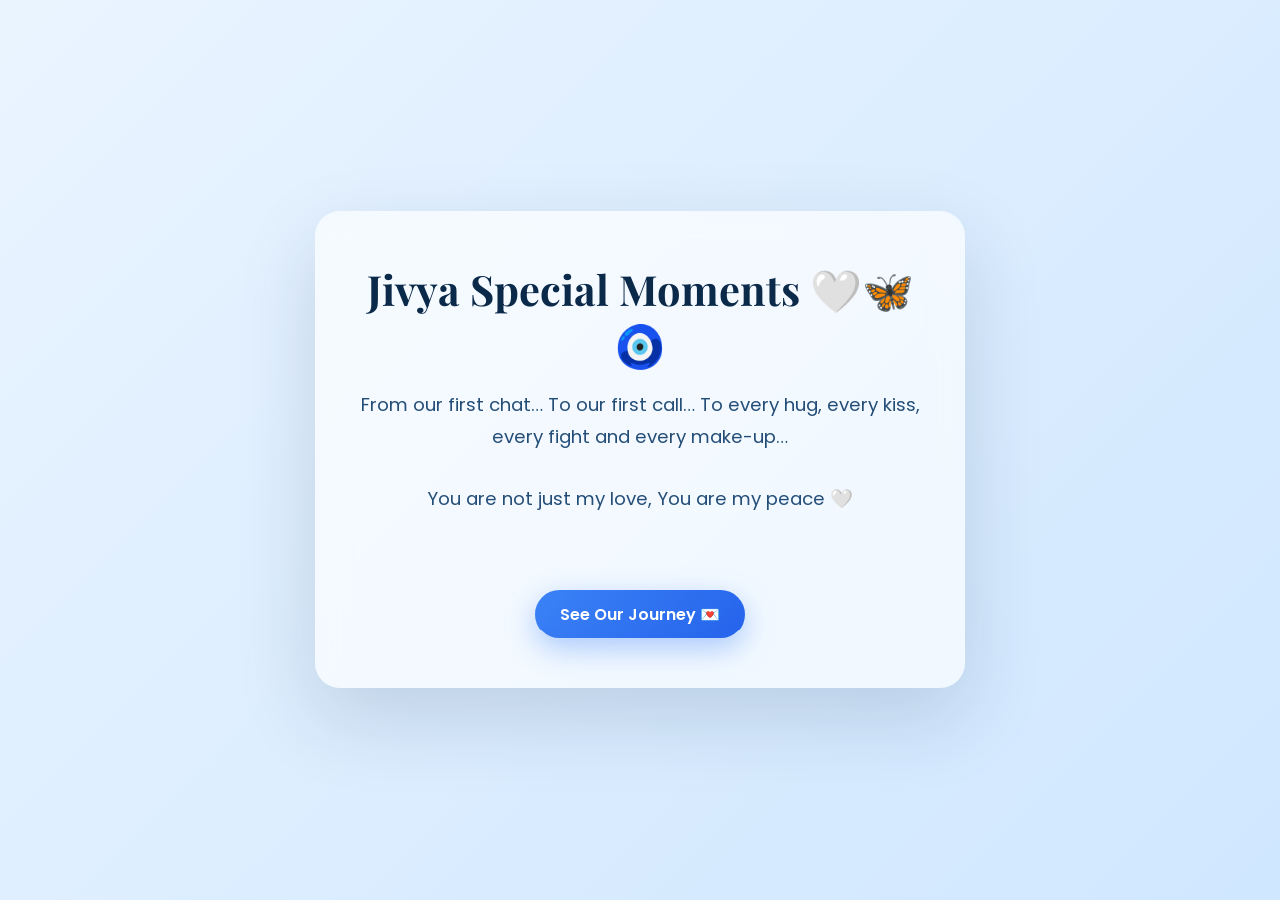
==== index.html @ 624419cf "Valentine website" ====
<!DOCTYPE html>
<html lang="en">
<head>
  <meta charset="UTF-8" />
  <meta name="viewport" content="width=device-width, initial-scale=1.0" />
  <title>Jivya Special Moments 🤍</title>
  <link rel="stylesheet" href="style.css" />
</head>
  <!-- Floating Hearts Script -->
  <script>
    function createHeart() {
      const heart = document.createElement("div");
      heart.classList.add("heart");
      heart.innerHTML = "🤍";
      heart.style.left = Math.random() * 100 + "vw";
      heart.style.fontSize = Math.random() * 20 + 15 + "px";
      heart.style.animationDuration = Math.random() * 3 + 5 + "s";
      document.body.appendChild(heart);

      setTimeout(() => {
        heart.remove();
      }, 8000);
    }

    setInterval(createHeart, 500);
  </script>
<body>

  <div class="container">
    <h1>Jivya Special Moments 🤍🦋🧿</h1>

    <p class="message">
      From our first chat…  
      To our first call…  
      To every hug, every kiss, every fight and every make-up…  
      <br><br>
      You are not just my love,  
      You are my peace 🤍
    </p>

    <a href="moments.html" class="btn">See Our Journey 💌</a>
  </div>




</body>
</html>
---- style.css ----
@import url('https://fonts.googleapis.com/css2?family=Playfair+Display:wght@500&family=Poppins:wght@300;400;600&display=swap');

* {
  margin: 0;
  padding: 0;
  box-sizing: border-box;
}

/* BODY – CENTER EVERYTHING */

body {
  font-family: 'Poppins', sans-serif;
  min-height: 100vh;
  background: linear-gradient(135deg, #eaf4ff, #cfe7ff, #ffffff);
  background-size: 200% 200%;
  animation: gradientBG 10s ease infinite;
  color: #0b2a4a;

  display: flex;
  justify-content: center;
  align-items: center;
  text-align: center;

  overflow: hidden;
}

@keyframes gradientBG {
  0% { background-position: 0% 50%; }
  50% { background-position: 100% 50%; }
  100% { background-position: 0% 50%; }
}

/* MAIN CARD */

.container {
  max-width: 650px;
  padding: 50px 35px;
  border-radius: 25px;

  background: rgba(255, 255, 255, 0.65);
  -webkit-backdrop-filter: blur(15px);
  backdrop-filter: blur(15px);

  box-shadow: 0 30px 80px rgba(11, 42, 74, 0.15);

  animation: fadeIn 1.4s ease forwards;
}

/* HEADING */

h1 {
  font-family: 'Playfair Display', serif;
  font-size: 2.6rem;
  margin-bottom: 18px;
  color: #0b2a4a;
  animation: slideDown 1s ease forwards;
}

/* TEXT */

.message {
  font-size: 1.15rem;
  line-height: 1.7;
  color: #244e78;
  margin-bottom: 35px;
}

/* BUTTON */

.btn {
  display: inline-block;
  padding: 14px 32px;
  border-radius: 35px;

  background: linear-gradient(135deg, #3b82f6, #2563eb);
  color: #fff;
  font-weight: 600;
  text-decoration: none;

  box-shadow: 0 10px 30px rgba(59, 130, 246, 0.4);
  transition: all 0.3s ease;
}

.btn:hover {
  transform: translateY(-3px) scale(1.05);
  box-shadow: 0 15px 40px rgba(37, 99, 235, 0.5);
}

/* ANIMATIONS */

@keyframes fadeIn {
  from { opacity: 0; transform: scale(0.95); }
  to { opacity: 1; transform: scale(1); }
}

@keyframes slideDown {
  from { transform: translateY(-30px); opacity: 0; }
  to { transform: translateY(0); opacity: 1; }
}

/* FLOATING HEARTS (BLUE & WHITE) */

.heart {
  position: fixed;
  bottom: -10px;
  font-size: 18px;
  opacity: 0.7;
  animation: floatUp 8s linear infinite;
  pointer-events: none;
}

@keyframes floatUp {
  0% {
    transform: translateY(0) scale(1);
    opacity: 0.8;
  }
  100% {
    transform: translateY(-100vh) scale(1.4);
    opacity: 0;
  }
}
body {
  display: flex;
  justify-content: center;
  align-items: center;
}

body.gallery-page {
  display: block;
  align-items: unset;
  justify-content: unset;
  overflow-y: auto;
}

/* Make gallery container behave normally */
body.gallery-page .container {
  margin: 60px auto;
}
/* ===== GALLERY PAGE ===== */

body.gallery-page {
  background: linear-gradient(to bottom, #e6f2ff, #ffffff);
  display: block;
  margin: 0;
  font-family: 'Segoe UI', sans-serif;
}

/* Center container */
.gallery-page .container {
  max-width: 1100px;
  margin: 60px auto;
  text-align: center;
}

/* Heading */
.gallery-page h1 {
  color: #0d3b66;
  margin-bottom: 40px;
}

/* GRID LAYOUT */
.gallery {
  display: grid;
  grid-template-columns: repeat(auto-fit, minmax(250px, 1fr));
  gap: 20px;
}

/* Images */
.gallery img,
.gallery video {
  width: 100%;
  border-radius: 15px;
  box-shadow: 0 8px 20px rgba(0, 0, 0, 0.15);
  transition: transform 0.3s ease;
}

/* Hover effect */
.gallery img:hover,
.gallery video:hover {
  transform: scale(1.05);
}

/* Button */
.btn {
  display: inline-block;
  margin-top: 40px;
  padding: 12px 25px;
  background-color: #0d3b66;
  color: white;
  text-decoration: none;
  border-radius: 30px;
  transition: 0.3s;
}

.btn:hover {
  background-color: #145da0;
}
/* ===== JOURNEY PAGE ===== */

body.journey-page {
  margin: 0;
  font-family: 'Segoe UI', sans-serif;
  background: linear-gradient(to bottom right, #e6f2ff, #ffffff);
  overflow-x: hidden;
}

.journey-page .container {
  max-width: 800px;
  margin: 80px auto;
  text-align: center;
}

.journey-page h1 {
  color: #0d3b66;
  margin-bottom: 50px;
}

/* Timeline layout */
.timeline {
  position: relative;
  padding-left: 20px;
}

/* Vertical line */
.timeline::before {
  content: "";
  position: absolute;
  left: 50%;
  width: 3px;
  height: 100%;
  background: #0d3b66;
  transform: translateX(-50%);
}

/* Timeline item */
.timeline-item {
  position: relative;
  width: 50%;
  padding: 20px 30px;
  box-sizing: border-box;
}

/* Alternate left right */
.timeline-item:nth-child(odd) {
  left: 0;
  text-align: right;
}

.timeline-item:nth-child(even) {
  left: 50%;
  text-align: left;
}

/* Card style */
.timeline-item .content {
  background: rgba(255, 255, 255, 0.9);
  padding: 15px 20px;
  border-radius: 15px;
  box-shadow: 0 8px 25px rgba(0,0,0,0.1);
}

.timeline-item .date {
  font-weight: bold;
  color: #0d3b66;
  margin-bottom: 8px;
}

/* Heart animation */
.heart {
  position: fixed;
  top: -10px;
  animation: fall linear forwards;
}

@keyframes fall {
  to {
    transform: translateY(100vh);
    opacity: 0;
  }
}
/* ===== SCROLL FIX FOR JOURNEY PAGE ===== */

body.journey-page {
  min-height: 100vh;
  overflow-y: auto;   /* ENABLE SCROLL */
}

/* Give spacing so scroll feels natural */
.journey-page .container {
  padding-bottom: 80px;
}

/* Timeline spacing */
.timeline {
  margin-bottom: 60px;
}

/* Smooth scrolling */
html {
  scroll-behavior: smooth;
}
body.journey-page {
  min-height: 100vh;
  overflow-y: auto;
  margin: 0;
}
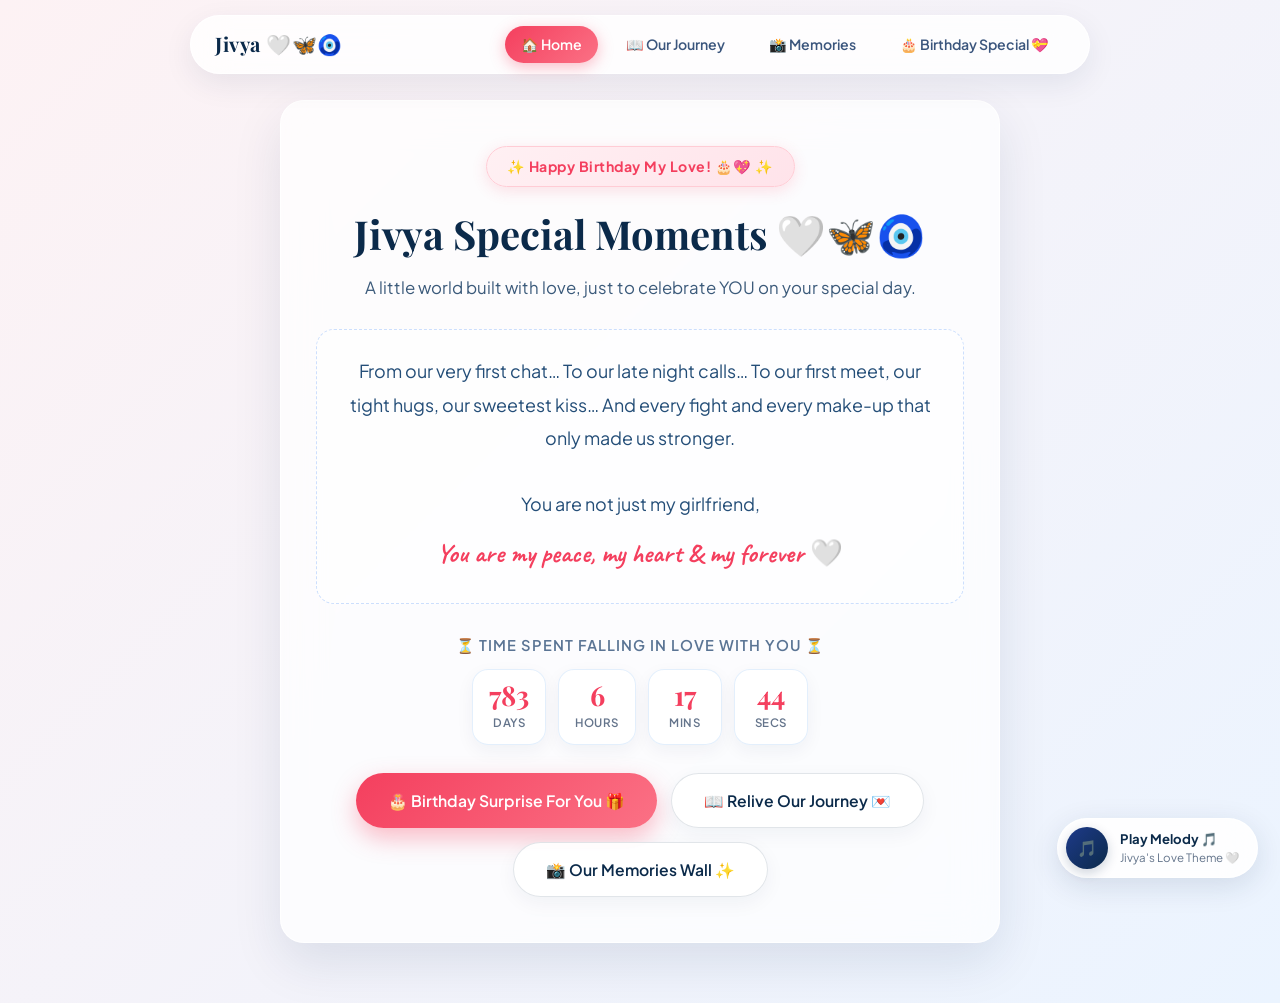
==== commit 67dd39f3: "#jiwya Lovestory" ====
--- a/index.html
+++ b/index.html
@@ -1,48 +1,51 @@
-<!DOCTYPE html>
-<html lang="en">
-<head>
-  <meta charset="UTF-8" />
-  <meta name="viewport" content="width=device-width, initial-scale=1.0" />
-  <title>Jivya Special Moments 🤍</title>
-  <link rel="stylesheet" href="style.css" />
-</head>
-  <!-- Floating Hearts Script -->
-  <script>
-    function createHeart() {
-      const heart = document.createElement("div");
-      heart.classList.add("heart");
-      heart.innerHTML = "🤍";
-      heart.style.left = Math.random() * 100 + "vw";
-      heart.style.fontSize = Math.random() * 20 + 15 + "px";
-      heart.style.animationDuration = Math.random() * 3 + 5 + "s";
-      document.body.appendChild(heart);
-
-      setTimeout(() => {
-        heart.remove();
-      }, 8000);
-    }
-
-    setInterval(createHeart, 500);
-  </script>
-<body>
-
-  <div class="container">
-    <h1>Jivya Special Moments 🤍🦋🧿</h1>
-
-    <p class="message">
-      From our first chat…  
-      To our first call…  
-      To every hug, every kiss, every fight and every make-up…  
-      <br><br>
-      You are not just my love,  
-      You are my peace 🤍
-    </p>
-
-    <a href="moments.html" class="btn">See Our Journey 💌</a>
-  </div>
-
-
-
-
-</body>
-</html>
+<!DOCTYPE html>
+<html lang="en">
+<head>
+  <meta charset="UTF-8" />
+  <meta name="viewport" content="width=device-width, initial-scale=1.0" />
+  <title>Happy Birthday My Love 🎂 Jivya 🤍🦋🧿</title>
+  <link rel="stylesheet" href="style.css" />
+</head>
+<body>
+
+  <div class="main-wrapper">
+    <div class="container">
+      
+      <div class="special-badge">
+        ✨ Happy Birthday My Love! 🎂💖 ✨
+      </div>
+
+      <h1>Jivya Special Moments 🤍🦋🧿</h1>
+      <p class="subtitle">A little world built with love, just to celebrate YOU on your special day.</p>
+
+      <div class="message">
+        From our very first chat…  
+        To our late night calls…  
+        To our first meet, our tight hugs, our sweetest kiss…  
+        And every fight and every make-up that only made us stronger.
+        <br><br>
+        You are not just my girlfriend,  
+        <span class="message-highlight">You are my peace, my heart & my forever 🤍</span>
+      </div>
+
+      <!-- Live Togetherness Counter -->
+      <div class="counter-section">
+        <div class="counter-title">⏳ Time Spent Falling In Love With You ⏳</div>
+        <div class="love-counter-grid" id="love-counter">
+          <!-- Populated dynamically by main.js -->
+        </div>
+      </div>
+
+      <!-- Action Buttons -->
+      <div class="btn-group">
+        <a href="surprise.html" class="btn btn-primary">🎂 Birthday Surprise For You 🎁</a>
+        <a href="moments.html" class="btn btn-secondary">📖 Relive Our Journey 💌</a>
+        <a href="gallery.html" class="btn btn-secondary">📸 Our Memories Wall ✨</a>
+      </div>
+
+    </div>
+  </div>
+
+  <script src="main.js"></script>
+</body>
+</html>
--- a/style.css
+++ b/style.css
@@ -1,306 +1,1080 @@
-@import url('https://fonts.googleapis.com/css2?family=Playfair+Display:wght@500&family=Poppins:wght@300;400;600&display=swap');
-
-* {
-  margin: 0;
-  padding: 0;
-  box-sizing: border-box;
-}
-
-/* BODY – CENTER EVERYTHING */
-
-body {
-  font-family: 'Poppins', sans-serif;
-  min-height: 100vh;
-  background: linear-gradient(135deg, #eaf4ff, #cfe7ff, #ffffff);
-  background-size: 200% 200%;
-  animation: gradientBG 10s ease infinite;
-  color: #0b2a4a;
-
-  display: flex;
-  justify-content: center;
-  align-items: center;
-  text-align: center;
-
-  overflow: hidden;
-}
-
-@keyframes gradientBG {
-  0% { background-position: 0% 50%; }
-  50% { background-position: 100% 50%; }
-  100% { background-position: 0% 50%; }
-}
-
-/* MAIN CARD */
-
-.container {
-  max-width: 650px;
-  padding: 50px 35px;
-  border-radius: 25px;
-
-  background: rgba(255, 255, 255, 0.65);
-  -webkit-backdrop-filter: blur(15px);
-  backdrop-filter: blur(15px);
-
-  box-shadow: 0 30px 80px rgba(11, 42, 74, 0.15);
-
-  animation: fadeIn 1.4s ease forwards;
-}
-
-/* HEADING */
-
-h1 {
-  font-family: 'Playfair Display', serif;
-  font-size: 2.6rem;
-  margin-bottom: 18px;
-  color: #0b2a4a;
-  animation: slideDown 1s ease forwards;
-}
-
-/* TEXT */
-
-.message {
-  font-size: 1.15rem;
-  line-height: 1.7;
-  color: #244e78;
-  margin-bottom: 35px;
-}
-
-/* BUTTON */
-
-.btn {
-  display: inline-block;
-  padding: 14px 32px;
-  border-radius: 35px;
-
-  background: linear-gradient(135deg, #3b82f6, #2563eb);
-  color: #fff;
-  font-weight: 600;
-  text-decoration: none;
-
-  box-shadow: 0 10px 30px rgba(59, 130, 246, 0.4);
-  transition: all 0.3s ease;
-}
-
-.btn:hover {
-  transform: translateY(-3px) scale(1.05);
-  box-shadow: 0 15px 40px rgba(37, 99, 235, 0.5);
-}
-
-/* ANIMATIONS */
-
-@keyframes fadeIn {
-  from { opacity: 0; transform: scale(0.95); }
-  to { opacity: 1; transform: scale(1); }
-}
-
-@keyframes slideDown {
-  from { transform: translateY(-30px); opacity: 0; }
-  to { transform: translateY(0); opacity: 1; }
-}
-
-/* FLOATING HEARTS (BLUE & WHITE) */
-
-.heart {
-  position: fixed;
-  bottom: -10px;
-  font-size: 18px;
-  opacity: 0.7;
-  animation: floatUp 8s linear infinite;
-  pointer-events: none;
-}
-
-@keyframes floatUp {
-  0% {
-    transform: translateY(0) scale(1);
-    opacity: 0.8;
-  }
-  100% {
-    transform: translateY(-100vh) scale(1.4);
-    opacity: 0;
-  }
-}
-body {
-  display: flex;
-  justify-content: center;
-  align-items: center;
-}
-
-body.gallery-page {
-  display: block;
-  align-items: unset;
-  justify-content: unset;
-  overflow-y: auto;
-}
-
-/* Make gallery container behave normally */
-body.gallery-page .container {
-  margin: 60px auto;
-}
-/* ===== GALLERY PAGE ===== */
-
-body.gallery-page {
-  background: linear-gradient(to bottom, #e6f2ff, #ffffff);
-  display: block;
-  margin: 0;
-  font-family: 'Segoe UI', sans-serif;
-}
-
-/* Center container */
-.gallery-page .container {
-  max-width: 1100px;
-  margin: 60px auto;
-  text-align: center;
-}
-
-/* Heading */
-.gallery-page h1 {
-  color: #0d3b66;
-  margin-bottom: 40px;
-}
-
-/* GRID LAYOUT */
-.gallery {
-  display: grid;
-  grid-template-columns: repeat(auto-fit, minmax(250px, 1fr));
-  gap: 20px;
-}
-
-/* Images */
-.gallery img,
-.gallery video {
-  width: 100%;
-  border-radius: 15px;
-  box-shadow: 0 8px 20px rgba(0, 0, 0, 0.15);
-  transition: transform 0.3s ease;
-}
-
-/* Hover effect */
-.gallery img:hover,
-.gallery video:hover {
-  transform: scale(1.05);
-}
-
-/* Button */
-.btn {
-  display: inline-block;
-  margin-top: 40px;
-  padding: 12px 25px;
-  background-color: #0d3b66;
-  color: white;
-  text-decoration: none;
-  border-radius: 30px;
-  transition: 0.3s;
-}
-
-.btn:hover {
-  background-color: #145da0;
-}
-/* ===== JOURNEY PAGE ===== */
-
-body.journey-page {
-  margin: 0;
-  font-family: 'Segoe UI', sans-serif;
-  background: linear-gradient(to bottom right, #e6f2ff, #ffffff);
-  overflow-x: hidden;
-}
-
-.journey-page .container {
-  max-width: 800px;
-  margin: 80px auto;
-  text-align: center;
-}
-
-.journey-page h1 {
-  color: #0d3b66;
-  margin-bottom: 50px;
-}
-
-/* Timeline layout */
-.timeline {
-  position: relative;
-  padding-left: 20px;
-}
-
-/* Vertical line */
-.timeline::before {
-  content: "";
-  position: absolute;
-  left: 50%;
-  width: 3px;
-  height: 100%;
-  background: #0d3b66;
-  transform: translateX(-50%);
-}
-
-/* Timeline item */
-.timeline-item {
-  position: relative;
-  width: 50%;
-  padding: 20px 30px;
-  box-sizing: border-box;
-}
-
-/* Alternate left right */
-.timeline-item:nth-child(odd) {
-  left: 0;
-  text-align: right;
-}
-
-.timeline-item:nth-child(even) {
-  left: 50%;
-  text-align: left;
-}
-
-/* Card style */
-.timeline-item .content {
-  background: rgba(255, 255, 255, 0.9);
-  padding: 15px 20px;
-  border-radius: 15px;
-  box-shadow: 0 8px 25px rgba(0,0,0,0.1);
-}
-
-.timeline-item .date {
-  font-weight: bold;
-  color: #0d3b66;
-  margin-bottom: 8px;
-}
-
-/* Heart animation */
-.heart {
-  position: fixed;
-  top: -10px;
-  animation: fall linear forwards;
-}
-
-@keyframes fall {
-  to {
-    transform: translateY(100vh);
-    opacity: 0;
-  }
-}
-/* ===== SCROLL FIX FOR JOURNEY PAGE ===== */
-
-body.journey-page {
-  min-height: 100vh;
-  overflow-y: auto;   /* ENABLE SCROLL */
-}
-
-/* Give spacing so scroll feels natural */
-.journey-page .container {
-  padding-bottom: 80px;
-}
-
-/* Timeline spacing */
-.timeline {
-  margin-bottom: 60px;
-}
-
-/* Smooth scrolling */
-html {
-  scroll-behavior: smooth;
-}
-body.journey-page {
-  min-height: 100vh;
-  overflow-y: auto;
-  margin: 0;
-}
+@import url('https://fonts.googleapis.com/css2?family=Caveat:wght@500;700&family=Playfair+Display:ital,wght@0,500;0,700;1,400&family=Plus+Jakarta+Sans:wght@300;400;500;600;700&display=swap');
+
+:root {
+  --primary-navy: #0b2a4a;
+  --primary-blue: #1d4ed8;
+  --accent-pink: #ff5e84;
+  --accent-rose: #f43f5e;
+  --accent-gold: #f59e0b;
+  --bg-gradient: linear-gradient(135deg, #fdf2f4 0%, #ebf4ff 50%, #fcf0f7 100%);
+  --glass-bg: rgba(255, 255, 255, 0.72);
+  --glass-border: rgba(255, 255, 255, 0.85);
+  --glass-shadow: 0 20px 50px rgba(11, 42, 74, 0.1);
+  --card-radius: 24px;
+}
+
+* {
+  margin: 0;
+  padding: 0;
+  box-sizing: border-box;
+}
+
+html {
+  scroll-behavior: smooth;
+}
+
+body {
+  font-family: 'Plus Jakarta Sans', sans-serif;
+  min-height: 100vh;
+  background: var(--bg-gradient);
+  background-size: 200% 200%;
+  animation: gradientShift 14s ease infinite;
+  color: var(--primary-navy);
+  overflow-x: hidden;
+  position: relative;
+  line-height: 1.6;
+}
+
+@keyframes gradientShift {
+  0% { background-position: 0% 50%; }
+  50% { background-position: 100% 50%; }
+  100% { background-position: 0% 50%; }
+}
+
+/* ==========================================
+   NAVIGATION BAR
+   ========================================== */
+.romantic-nav {
+  position: fixed;
+  top: 15px;
+  left: 50%;
+  transform: translateX(-50%);
+  width: calc(100% - 40px);
+  max-width: 900px;
+  background: rgba(255, 255, 255, 0.82);
+  -webkit-backdrop-filter: blur(18px);
+  backdrop-filter: blur(18px);
+  border: 1px solid var(--glass-border);
+  border-radius: 50px;
+  box-shadow: 0 10px 30px rgba(11, 42, 74, 0.08);
+  z-index: 1000;
+  padding: 10px 24px;
+  transition: all 0.3s ease;
+}
+
+.nav-content {
+  display: flex;
+  align-items: center;
+  justify-content: space-between;
+}
+
+.nav-brand {
+  font-family: 'Playfair Display', serif;
+  font-size: 1.25rem;
+  font-weight: 700;
+  color: var(--primary-navy);
+  text-decoration: none;
+  display: flex;
+  align-items: center;
+  gap: 6px;
+  letter-spacing: 0.5px;
+}
+
+.nav-links {
+  display: flex;
+  align-items: center;
+  gap: 12px;
+}
+
+.nav-link {
+  font-size: 0.88rem;
+  font-weight: 600;
+  color: #3b567d;
+  text-decoration: none;
+  padding: 7px 16px;
+  border-radius: 30px;
+  transition: all 0.25s ease;
+}
+
+.nav-link:hover {
+  color: var(--accent-rose);
+  background: rgba(244, 63, 94, 0.08);
+  transform: translateY(-1px);
+}
+
+.nav-link.active {
+  background: linear-gradient(135deg, var(--accent-rose), #fb7185);
+  color: #ffffff;
+  box-shadow: 0 4px 15px rgba(244, 63, 94, 0.35);
+}
+
+/* ==========================================
+   PAGE LAYOUT & CONTAINERS
+   ========================================== */
+.main-wrapper {
+  min-height: 100vh;
+  display: flex;
+  flex-direction: column;
+  align-items: center;
+  justify-content: center;
+  padding: 100px 20px 60px;
+  position: relative;
+  z-index: 1;
+}
+
+.container {
+  width: 100%;
+  max-width: 720px;
+  margin: 0 auto;
+  background: var(--glass-bg);
+  -webkit-backdrop-filter: blur(20px);
+  backdrop-filter: blur(20px);
+  border: 1px solid var(--glass-border);
+  border-radius: var(--card-radius);
+  box-shadow: var(--glass-shadow);
+  padding: 45px 35px;
+  text-align: center;
+  position: relative;
+  animation: cardFadeUp 1s cubic-bezier(0.16, 1, 0.3, 1) forwards;
+}
+
+@keyframes cardFadeUp {
+  from {
+    opacity: 0;
+    transform: translateY(24px) scale(0.98);
+  }
+  to {
+    opacity: 1;
+    transform: translateY(0) scale(1);
+  }
+}
+
+/* Special Banner */
+.special-badge {
+  display: inline-flex;
+  align-items: center;
+  gap: 8px;
+  background: linear-gradient(135deg, #fff0f3, #ffe3ea);
+  border: 1px solid #ffccd5;
+  color: var(--accent-rose);
+  padding: 8px 20px;
+  border-radius: 50px;
+  font-size: 0.88rem;
+  font-weight: 700;
+  letter-spacing: 0.5px;
+  margin-bottom: 22px;
+  box-shadow: 0 4px 15px rgba(244, 63, 94, 0.15);
+  animation: pulseBadge 2.5s infinite;
+}
+
+@keyframes pulseBadge {
+  0%, 100% { transform: scale(1); }
+  50% { transform: scale(1.03); }
+}
+
+/* Headings */
+h1 {
+  font-family: 'Playfair Display', serif;
+  font-size: 2.5rem;
+  color: var(--primary-navy);
+  margin-bottom: 16px;
+  line-height: 1.25;
+}
+
+h2 {
+  font-family: 'Playfair Display', serif;
+  font-size: 1.85rem;
+  color: var(--primary-navy);
+  margin-bottom: 14px;
+}
+
+.subtitle {
+  font-size: 1.05rem;
+  color: #3b5a7a;
+  max-width: 580px;
+  margin: 0 auto 28px;
+}
+
+/* Love message text */
+.message {
+  font-size: 1.12rem;
+  line-height: 1.85;
+  color: #244e78;
+  margin-bottom: 30px;
+  background: rgba(255, 255, 255, 0.5);
+  padding: 24px;
+  border-radius: 18px;
+  border: 1px dashed rgba(59, 130, 246, 0.25);
+}
+
+.message-highlight {
+  font-family: 'Caveat', cursive;
+  font-size: 1.65rem;
+  color: var(--accent-rose);
+  display: block;
+  margin-top: 10px;
+  font-weight: 700;
+}
+
+/* ==========================================
+   DAYS OF LOVE COUNTER
+   ========================================== */
+.counter-section {
+  margin: 28px 0;
+}
+
+.counter-title {
+  font-size: 0.92rem;
+  font-weight: 600;
+  color: #5a7494;
+  text-transform: uppercase;
+  letter-spacing: 1px;
+  margin-bottom: 12px;
+}
+
+.love-counter-grid {
+  display: flex;
+  justify-content: center;
+  gap: 12px;
+}
+
+.counter-box {
+  background: rgba(255, 255, 255, 0.85);
+  border: 1px solid rgba(220, 235, 252, 0.8);
+  border-radius: 16px;
+  padding: 12px 16px;
+  min-width: 74px;
+  box-shadow: 0 6px 18px rgba(11, 42, 74, 0.05);
+  display: flex;
+  flex-direction: column;
+  align-items: center;
+}
+
+.counter-val {
+  font-size: 1.7rem;
+  font-weight: 700;
+  color: var(--accent-rose);
+  font-family: 'Playfair Display', serif;
+  line-height: 1;
+}
+
+.counter-lbl {
+  font-size: 0.72rem;
+  font-weight: 600;
+  color: #64748b;
+  text-transform: uppercase;
+  letter-spacing: 0.5px;
+  margin-top: 4px;
+}
+
+/* ==========================================
+   BUTTONS
+   ========================================== */
+.btn-group {
+  display: flex;
+  justify-content: center;
+  flex-wrap: wrap;
+  gap: 14px;
+  margin-top: 20px;
+}
+
+.btn {
+  display: inline-flex;
+  align-items: center;
+  justify-content: center;
+  gap: 8px;
+  padding: 14px 32px;
+  border-radius: 40px;
+  font-size: 0.98rem;
+  font-weight: 600;
+  text-decoration: none;
+  cursor: pointer;
+  border: none;
+  transition: all 0.3s cubic-bezier(0.16, 1, 0.3, 1);
+}
+
+.btn-primary {
+  background: linear-gradient(135deg, var(--accent-rose), #fb7185);
+  color: #ffffff;
+  box-shadow: 0 10px 25px rgba(244, 63, 94, 0.35);
+}
+
+.btn-primary:hover {
+  transform: translateY(-3px) scale(1.02);
+  box-shadow: 0 16px 32px rgba(244, 63, 94, 0.45);
+}
+
+.btn-secondary {
+  background: rgba(255, 255, 255, 0.9);
+  color: var(--primary-navy);
+  border: 1px solid rgba(11, 42, 74, 0.12);
+  box-shadow: 0 6px 20px rgba(11, 42, 74, 0.05);
+}
+
+.btn-secondary:hover {
+  background: #ffffff;
+  transform: translateY(-2px);
+  color: var(--primary-blue);
+  box-shadow: 0 10px 24px rgba(11, 42, 74, 0.1);
+}
+
+/* ==========================================
+   TIMELINE (OUR JOURNEY)
+   ========================================== */
+.timeline-wrapper {
+  max-width: 820px;
+}
+
+.timeline {
+  position: relative;
+  margin: 40px 0 50px;
+  padding: 10px 0;
+}
+
+.timeline::before {
+  content: "";
+  position: absolute;
+  top: 0;
+  bottom: 0;
+  left: 50%;
+  width: 3px;
+  background: linear-gradient(to bottom, #ffccd5, #93c5fd, #ffccd5);
+  transform: translateX(-50%);
+  border-radius: 3px;
+}
+
+.timeline-item {
+  position: relative;
+  width: 50%;
+  padding: 18px 36px;
+  box-sizing: border-box;
+}
+
+.timeline-item:nth-child(odd) {
+  left: 0;
+  text-align: right;
+}
+
+.timeline-item:nth-child(even) {
+  left: 50%;
+  text-align: left;
+}
+
+.timeline-dot {
+  position: absolute;
+  top: 26px;
+  width: 28px;
+  height: 28px;
+  background: #ffffff;
+  border: 3px solid var(--accent-rose);
+  border-radius: 50%;
+  display: flex;
+  align-items: center;
+  justify-content: center;
+  font-size: 12px;
+  z-index: 2;
+  box-shadow: 0 0 12px rgba(244, 63, 94, 0.3);
+}
+
+.timeline-item:nth-child(odd) .timeline-dot {
+  right: -14px;
+}
+
+.timeline-item:nth-child(even) .timeline-dot {
+  left: -14px;
+}
+
+.timeline-card {
+  background: rgba(255, 255, 255, 0.88);
+  padding: 20px 24px;
+  border-radius: 20px;
+  border: 1px solid var(--glass-border);
+  box-shadow: 0 10px 25px rgba(11, 42, 74, 0.06);
+  transition: transform 0.3s ease, box-shadow 0.3s ease;
+}
+
+.timeline-card:hover {
+  transform: translateY(-4px);
+  box-shadow: 0 15px 35px rgba(11, 42, 74, 0.12);
+}
+
+.timeline-date {
+  font-size: 0.84rem;
+  font-weight: 700;
+  color: var(--accent-rose);
+  text-transform: uppercase;
+  letter-spacing: 0.5px;
+  margin-bottom: 6px;
+}
+
+.timeline-title {
+  font-family: 'Playfair Display', serif;
+  font-size: 1.25rem;
+  font-weight: 600;
+  color: var(--primary-navy);
+  margin-bottom: 8px;
+}
+
+.timeline-desc {
+  font-size: 0.95rem;
+  color: #3b5a7a;
+  line-height: 1.6;
+}
+
+/* ==========================================
+   GALLERY & FILTERS & POLAROID CARDS
+   ========================================== */
+.gallery-container {
+  max-width: 1140px;
+}
+
+.gallery-filters {
+  display: flex;
+  justify-content: center;
+  gap: 12px;
+  margin-bottom: 35px;
+  flex-wrap: wrap;
+}
+
+.filter-btn {
+  padding: 9px 22px;
+  border-radius: 30px;
+  border: 1px solid rgba(11, 42, 74, 0.1);
+  background: rgba(255, 255, 255, 0.8);
+  color: var(--primary-navy);
+  font-size: 0.9rem;
+  font-weight: 600;
+  cursor: pointer;
+  transition: all 0.25s ease;
+}
+
+.filter-btn:hover {
+  background: #ffffff;
+  color: var(--accent-rose);
+  transform: translateY(-2px);
+}
+
+.filter-btn.active {
+  background: linear-gradient(135deg, var(--accent-rose), #fb7185);
+  color: #ffffff;
+  border-color: transparent;
+  box-shadow: 0 6px 18px rgba(244, 63, 94, 0.3);
+}
+
+.gallery {
+  display: grid;
+  grid-template-columns: repeat(auto-fill, minmax(260px, 1fr));
+  gap: 24px;
+  margin-bottom: 40px;
+}
+
+.gallery-card {
+  position: relative;
+  border-radius: 18px;
+  overflow: hidden;
+  background: #ffffff;
+  padding: 10px 10px 14px;
+  box-shadow: 0 8px 24px rgba(11, 42, 74, 0.08);
+  transition: transform 0.35s cubic-bezier(0.16, 1, 0.3, 1), box-shadow 0.35s ease;
+  cursor: pointer;
+}
+
+.gallery-card:hover {
+  transform: translateY(-7px) rotate(0.5deg);
+  box-shadow: 0 18px 40px rgba(11, 42, 74, 0.18);
+}
+
+.gallery-card img,
+.gallery-card video {
+  width: 100%;
+  height: 270px;
+  object-fit: cover;
+  border-radius: 14px;
+  display: block;
+}
+
+.gallery-card .card-overlay {
+  padding-top: 10px;
+  font-size: 0.88rem;
+  font-weight: 600;
+  color: #3b5a7a;
+  text-align: center;
+  display: flex;
+  align-items: center;
+  justify-content: center;
+  gap: 6px;
+}
+
+/* ==========================================
+   LIGHTBOX MODAL
+   ========================================== */
+.lightbox-modal {
+  position: fixed;
+  top: 0;
+  left: 0;
+  width: 100vw;
+  height: 100vh;
+  z-index: 2000;
+  display: none;
+  align-items: center;
+  justify-content: center;
+}
+
+.lightbox-modal.active {
+  display: flex;
+}
+
+.lightbox-backdrop {
+  position: absolute;
+  width: 100%;
+  height: 100%;
+  background: rgba(11, 42, 74, 0.85);
+  -webkit-backdrop-filter: blur(12px);
+  backdrop-filter: blur(12px);
+}
+
+.lightbox-container {
+  position: relative;
+  z-index: 2001;
+  max-width: 90vw;
+  max-height: 85vh;
+  display: flex;
+  flex-direction: column;
+  align-items: center;
+}
+
+.lightbox-content {
+  display: flex;
+  align-items: center;
+  justify-content: center;
+  max-width: 85vw;
+  max-height: 75vh;
+}
+
+.lightbox-content img,
+.lightbox-content video {
+  max-width: 100%;
+  max-height: 72vh;
+  border-radius: 16px;
+  box-shadow: 0 20px 60px rgba(0, 0, 0, 0.5);
+  object-fit: contain;
+}
+
+.lightbox-close {
+  position: absolute;
+  top: -45px;
+  right: 0;
+  background: rgba(255, 255, 255, 0.2);
+  border: none;
+  color: #ffffff;
+  font-size: 24px;
+  width: 40px;
+  height: 40px;
+  border-radius: 50%;
+  cursor: pointer;
+  display: flex;
+  align-items: center;
+  justify-content: center;
+  transition: all 0.2s;
+}
+
+.lightbox-close:hover {
+  background: rgba(255, 255, 255, 0.4);
+  transform: scale(1.1);
+}
+
+.lightbox-prev,
+.lightbox-next {
+  position: absolute;
+  top: 50%;
+  transform: translateY(-50%);
+  background: rgba(255, 255, 255, 0.2);
+  border: none;
+  color: #ffffff;
+  font-size: 22px;
+  width: 48px;
+  height: 48px;
+  border-radius: 50%;
+  cursor: pointer;
+  display: flex;
+  align-items: center;
+  justify-content: center;
+  transition: all 0.25s;
+}
+
+.lightbox-prev { left: -65px; }
+.lightbox-next { right: -65px; }
+
+.lightbox-prev:hover,
+.lightbox-next:hover {
+  background: rgba(255, 255, 255, 0.45);
+  transform: translateY(-50%) scale(1.1);
+}
+
+.lightbox-caption {
+  margin-top: 15px;
+  color: #ffffff;
+  font-size: 0.95rem;
+  font-weight: 500;
+  text-shadow: 0 2px 8px rgba(0, 0, 0, 0.4);
+}
+
+/* ==========================================
+   BIRTHDAY SPECIAL: CAKE, ENVELOPE & PROPOSAL
+   ========================================== */
+.cake-section {
+  margin: 30px auto;
+  cursor: pointer;
+  display: flex;
+  flex-direction: column;
+  align-items: center;
+}
+
+/* CSS Illustrated Cake */
+.cake {
+  position: relative;
+  width: 170px;
+  height: 120px;
+  margin: 25px auto 15px;
+}
+
+.cake-tier-top {
+  position: absolute;
+  bottom: 50px;
+  left: 25px;
+  width: 120px;
+  height: 45px;
+  background: #ffb3c1;
+  border-radius: 12px 12px 0 0;
+  box-shadow: inset 0 -6px 0 #ff8fa3;
+}
+
+.cake-tier-bottom {
+  position: absolute;
+  bottom: 0;
+  left: 0;
+  width: 170px;
+  height: 55px;
+  background: #ff8fa3;
+  border-radius: 14px 14px 0 0;
+  box-shadow: inset 0 -8px 0 #ff4d6d;
+}
+
+.cake-frosting {
+  position: absolute;
+  top: 0;
+  width: 100%;
+  height: 12px;
+  background: #ffffff;
+  border-radius: 10px 10px 4px 4px;
+}
+
+.candle {
+  position: absolute;
+  top: -24px;
+  left: 50%;
+  transform: translateX(-50%);
+  width: 10px;
+  height: 28px;
+  background: repeating-linear-gradient(45deg, #ffffff, #ffffff 4px, #3b82f6 4px, #3b82f6 8px);
+  border-radius: 3px;
+  z-index: 5;
+}
+
+.flame {
+  position: absolute;
+  top: -16px;
+  left: 50%;
+  transform: translateX(-50%);
+  width: 12px;
+  height: 16px;
+  background: radial-gradient(ellipse at bottom, #ffd166 0%, #ff9f1c 60%, #e71d36 100%);
+  border-radius: 50% 50% 20% 20%;
+  box-shadow: 0 0 15px #ffd166, 0 0 25px #ff9f1c;
+  animation: flicker 0.8s infinite alternate ease-in-out;
+  transition: opacity 0.5s ease, transform 0.5s ease;
+}
+
+.flame.out {
+  opacity: 0;
+  transform: translateX(-50%) translateY(-10px) scale(0.2);
+}
+
+@keyframes flicker {
+  0% { transform: translateX(-50%) scale(1) rotate(-2deg); }
+  100% { transform: translateX(-50%) scale(1.15) rotate(2deg); }
+}
+
+.cake-instruction {
+  font-size: 0.95rem;
+  color: var(--accent-rose);
+  font-weight: 600;
+  margin-top: 10px;
+  transition: all 0.3s ease;
+}
+
+/* ==========================================
+   ROMANTIC LOVE LETTER ENVELOPE
+   ========================================== */
+.letter-section {
+  margin: 40px auto;
+  max-width: 540px;
+}
+
+.letter-envelope {
+  position: relative;
+  background: #ffffff;
+  border-radius: 18px;
+  border: 1px solid #ffd1dc;
+  padding: 24px;
+  box-shadow: 0 10px 30px rgba(244, 63, 94, 0.12);
+  cursor: pointer;
+  transition: all 0.4s cubic-bezier(0.16, 1, 0.3, 1);
+  overflow: hidden;
+}
+
+.envelope-header {
+  display: flex;
+  align-items: center;
+  justify-content: center;
+  gap: 10px;
+  font-weight: 700;
+  color: var(--primary-navy);
+  font-size: 1.1rem;
+}
+
+.wax-seal {
+  font-size: 1.8rem;
+  transition: transform 0.3s ease;
+}
+
+.envelope-preview-text {
+  font-size: 0.86rem;
+  color: #64748b;
+  margin-top: 6px;
+}
+
+.letter-body {
+  max-height: 0;
+  opacity: 0;
+  overflow: hidden;
+  transition: max-height 0.7s cubic-bezier(0.16, 1, 0.3, 1), opacity 0.5s ease;
+  text-align: left;
+  font-family: 'Caveat', cursive;
+  font-size: 1.45rem;
+  line-height: 1.7;
+  color: #1e3a8a;
+  background: #fffdfa;
+  border-radius: 14px;
+  border: 1px solid #f1e3d3;
+  margin-top: 0;
+}
+
+.letter-envelope.open .letter-body {
+  max-height: 800px;
+  opacity: 1;
+  padding: 24px;
+  margin-top: 18px;
+}
+
+.letter-envelope.open .wax-seal {
+  transform: rotate(360deg) scale(1.15);
+}
+
+/* ==========================================
+   PROPOSAL SECTION & DODGING BUTTON
+   ========================================== */
+.proposal-box {
+  margin-top: 40px;
+  padding: 30px 20px;
+  background: rgba(255, 255, 255, 0.6);
+  border-radius: 20px;
+  border: 2px solid #ffe3ea;
+  position: relative;
+  min-height: 220px;
+}
+
+.proposal-actions {
+  position: relative;
+  display: flex;
+  justify-content: center;
+  align-items: center;
+  gap: 20px;
+  margin-top: 25px;
+  min-height: 70px;
+}
+
+#proposal-yes {
+  padding: 16px 38px;
+  font-size: 1.1rem;
+  font-weight: 700;
+  letter-spacing: 0.5px;
+}
+
+#proposal-no {
+  transition: all 0.2s cubic-bezier(0.175, 0.885, 0.32, 1.275);
+  user-select: none;
+}
+
+/* ==========================================
+   YES MODAL (CELEBRATION POPUP)
+   ========================================== */
+.yes-modal {
+  position: fixed;
+  top: 0;
+  left: 0;
+  width: 100vw;
+  height: 100vh;
+  background: rgba(11, 42, 74, 0.7);
+  -webkit-backdrop-filter: blur(14px);
+  backdrop-filter: blur(14px);
+  z-index: 3000;
+  display: flex;
+  align-items: center;
+  justify-content: center;
+  padding: 20px;
+  animation: fadeIn 0.4s ease;
+}
+
+.yes-modal-card {
+  background: #ffffff;
+  border-radius: 28px;
+  padding: 40px 30px;
+  max-width: 480px;
+  text-align: center;
+  box-shadow: 0 25px 70px rgba(0, 0, 0, 0.25);
+  animation: cardFadeUp 0.5s cubic-bezier(0.16, 1, 0.3, 1);
+}
+
+.yes-heart-icon {
+  font-size: 3.5rem;
+  margin-bottom: 12px;
+  animation: pulseBadge 1.5s infinite;
+}
+
+.btn-close-modal {
+  margin-top: 24px;
+  background: linear-gradient(135deg, var(--accent-rose), #fb7185);
+  color: white;
+  width: 100%;
+}
+
+/* ==========================================
+   CONFETTI & AMBIENT PARTICLES
+   ========================================== */
+.confetti-piece {
+  position: fixed;
+  width: 9px;
+  height: 9px;
+  border-radius: 2px;
+  pointer-events: none;
+  z-index: 9999;
+}
+
+@keyframes confettiExplode {
+  0% {
+    opacity: 1;
+    transform: translate(0, 0) rotate(0deg);
+  }
+  100% {
+    opacity: 0;
+    transform: translate(var(--vx), var(--vy)) rotate(720deg) scale(0.4);
+  }
+}
+
+.ambient-particle {
+  position: fixed;
+  bottom: -20px;
+  pointer-events: none;
+  z-index: 0;
+  animation: ambientFloat linear forwards;
+}
+
+@keyframes ambientFloat {
+  0% {
+    transform: translateY(0) rotate(0deg) scale(0.8);
+    opacity: 0.2;
+  }
+  50% {
+    opacity: 0.8;
+  }
+  100% {
+    transform: translateY(-110vh) rotate(360deg) scale(1.3);
+    opacity: 0;
+  }
+}
+
+/* ==========================================
+   FLOATING MUSIC PLAYER WIDGET
+   ========================================== */
+.music-player-widget {
+  position: fixed;
+  bottom: 22px;
+  right: 22px;
+  background: rgba(255, 255, 255, 0.9);
+  -webkit-backdrop-filter: blur(16px);
+  backdrop-filter: blur(16px);
+  border: 1px solid var(--glass-border);
+  border-radius: 50px;
+  padding: 8px 18px 8px 8px;
+  display: flex;
+  align-items: center;
+  gap: 12px;
+  box-shadow: 0 8px 30px rgba(11, 42, 74, 0.12);
+  cursor: pointer;
+  z-index: 1000;
+  transition: all 0.3s ease;
+}
+
+.music-player-widget:hover {
+  transform: translateY(-3px) scale(1.03);
+  box-shadow: 0 12px 35px rgba(244, 63, 94, 0.2);
+}
+
+.music-player-widget .disk {
+  width: 42px;
+  height: 42px;
+  border-radius: 50%;
+  background: linear-gradient(135deg, #1e3a8a, #0b2a4a);
+  display: flex;
+  align-items: center;
+  justify-content: center;
+  color: #ffffff;
+  font-size: 16px;
+  box-shadow: 0 4px 12px rgba(11, 42, 74, 0.2);
+  transition: transform 0.3s ease;
+}
+
+.music-player-widget .disk.playing {
+  animation: spinDisk 3.5s linear infinite;
+  background: linear-gradient(135deg, var(--accent-rose), #fb7185);
+  box-shadow: 0 4px 15px rgba(244, 63, 94, 0.4);
+}
+
+@keyframes spinDisk {
+  100% { transform: rotate(360deg); }
+}
+
+.music-info {
+  display: flex;
+  flex-direction: column;
+  text-align: left;
+}
+
+.music-title {
+  font-size: 0.82rem;
+  font-weight: 700;
+  color: var(--primary-navy);
+}
+
+.music-sub {
+  font-size: 0.72rem;
+  color: #64748b;
+}
+
+/* ==========================================
+   MOBILE RESPONSIVENESS
+   ========================================== */
+@media (max-width: 768px) {
+  .romantic-nav {
+    top: 10px;
+    width: calc(100% - 20px);
+    padding: 8px 14px;
+  }
+  
+  .nav-brand {
+    font-size: 1.05rem;
+  }
+
+  .nav-links {
+    gap: 4px;
+  }
+
+  .nav-link {
+    font-size: 0.76rem;
+    padding: 6px 10px;
+  }
+
+  .main-wrapper {
+    padding: 85px 12px 50px;
+  }
+
+  .container {
+    padding: 30px 18px;
+    border-radius: 20px;
+  }
+
+  h1 {
+    font-size: 1.85rem;
+  }
+
+  h2 {
+    font-size: 1.45rem;
+  }
+
+  .message {
+    font-size: 0.98rem;
+    padding: 16px;
+  }
+
+  .message-highlight {
+    font-size: 1.35rem;
+  }
+
+  .love-counter-grid {
+    gap: 8px;
+  }
+
+  .counter-box {
+    min-width: 60px;
+    padding: 8px 10px;
+  }
+
+  .counter-val {
+    font-size: 1.35rem;
+  }
+
+  /* Timeline Single Column on Mobile */
+  .timeline::before {
+    left: 20px;
+  }
+
+  .timeline-item {
+    width: 100%;
+    padding-left: 55px;
+    padding-right: 10px;
+    text-align: left !important;
+  }
+
+  .timeline-item:nth-child(even) {
+    left: 0;
+  }
+
+  .timeline-dot {
+    left: 8px !important;
+    right: auto !important;
+  }
+
+  .gallery {
+    grid-template-columns: repeat(auto-fill, minmax(140px, 1fr));
+    gap: 12px;
+  }
+
+  .gallery-card {
+    padding: 6px 6px 10px;
+  }
+
+  .gallery-card img,
+  .gallery-card video {
+    height: 180px;
+  }
+
+  .lightbox-prev { left: 10px; }
+  .lightbox-next { right: 10px; }
+
+  .music-player-widget {
+    bottom: 15px;
+    right: 15px;
+    padding: 6px 12px 6px 6px;
+  }
+}
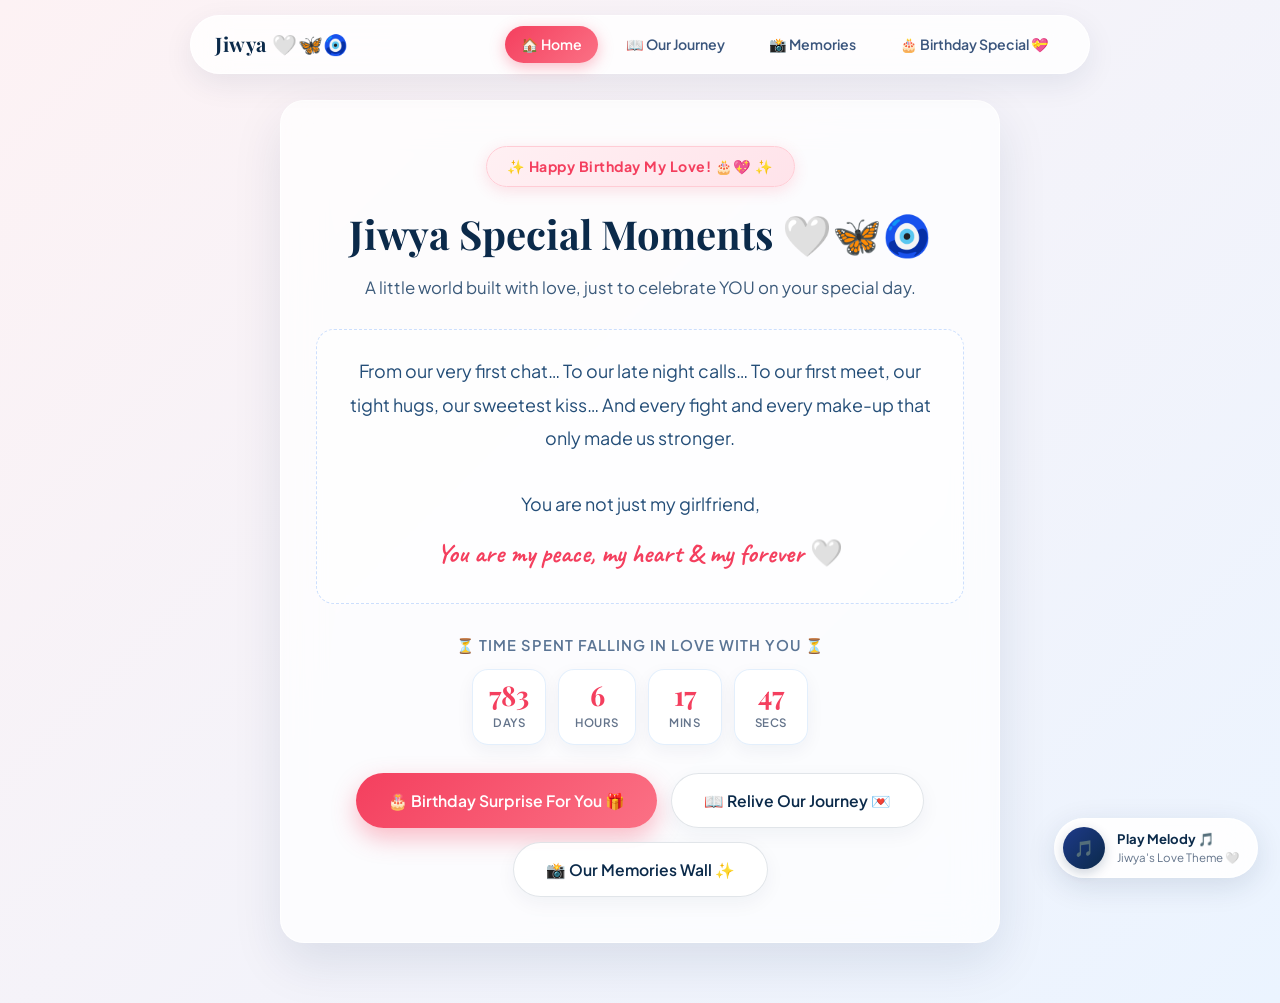
==== commit 1d0f3441: "." ====
--- a/index.html
+++ b/index.html
@@ -1,30 +1,32 @@
 <!DOCTYPE html>
 <html lang="en">
+
 <head>
   <meta charset="UTF-8" />
   <meta name="viewport" content="width=device-width, initial-scale=1.0" />
-  <title>Happy Birthday My Love 🎂 Jivya 🤍🦋🧿</title>
+  <title>Happy Birthday My Love 🎂 Jiwya 🤍🦋🧿</title>
   <link rel="stylesheet" href="style.css" />
 </head>
+
 <body>
 
   <div class="main-wrapper">
     <div class="container">
-      
+
       <div class="special-badge">
         ✨ Happy Birthday My Love! 🎂💖 ✨
       </div>
 
-      <h1>Jivya Special Moments 🤍🦋🧿</h1>
+      <h1>Jiwya Special Moments 🤍🦋🧿</h1>
       <p class="subtitle">A little world built with love, just to celebrate YOU on your special day.</p>
 
       <div class="message">
-        From our very first chat…  
-        To our late night calls…  
-        To our first meet, our tight hugs, our sweetest kiss…  
+        From our very first chat…
+        To our late night calls…
+        To our first meet, our tight hugs, our sweetest kiss…
         And every fight and every make-up that only made us stronger.
         <br><br>
-        You are not just my girlfriend,  
+        You are not just my girlfriend,
         <span class="message-highlight">You are my peace, my heart & my forever 🤍</span>
       </div>
 
@@ -48,4 +50,5 @@
 
   <script src="main.js"></script>
 </body>
-</html>
+
+</html>
